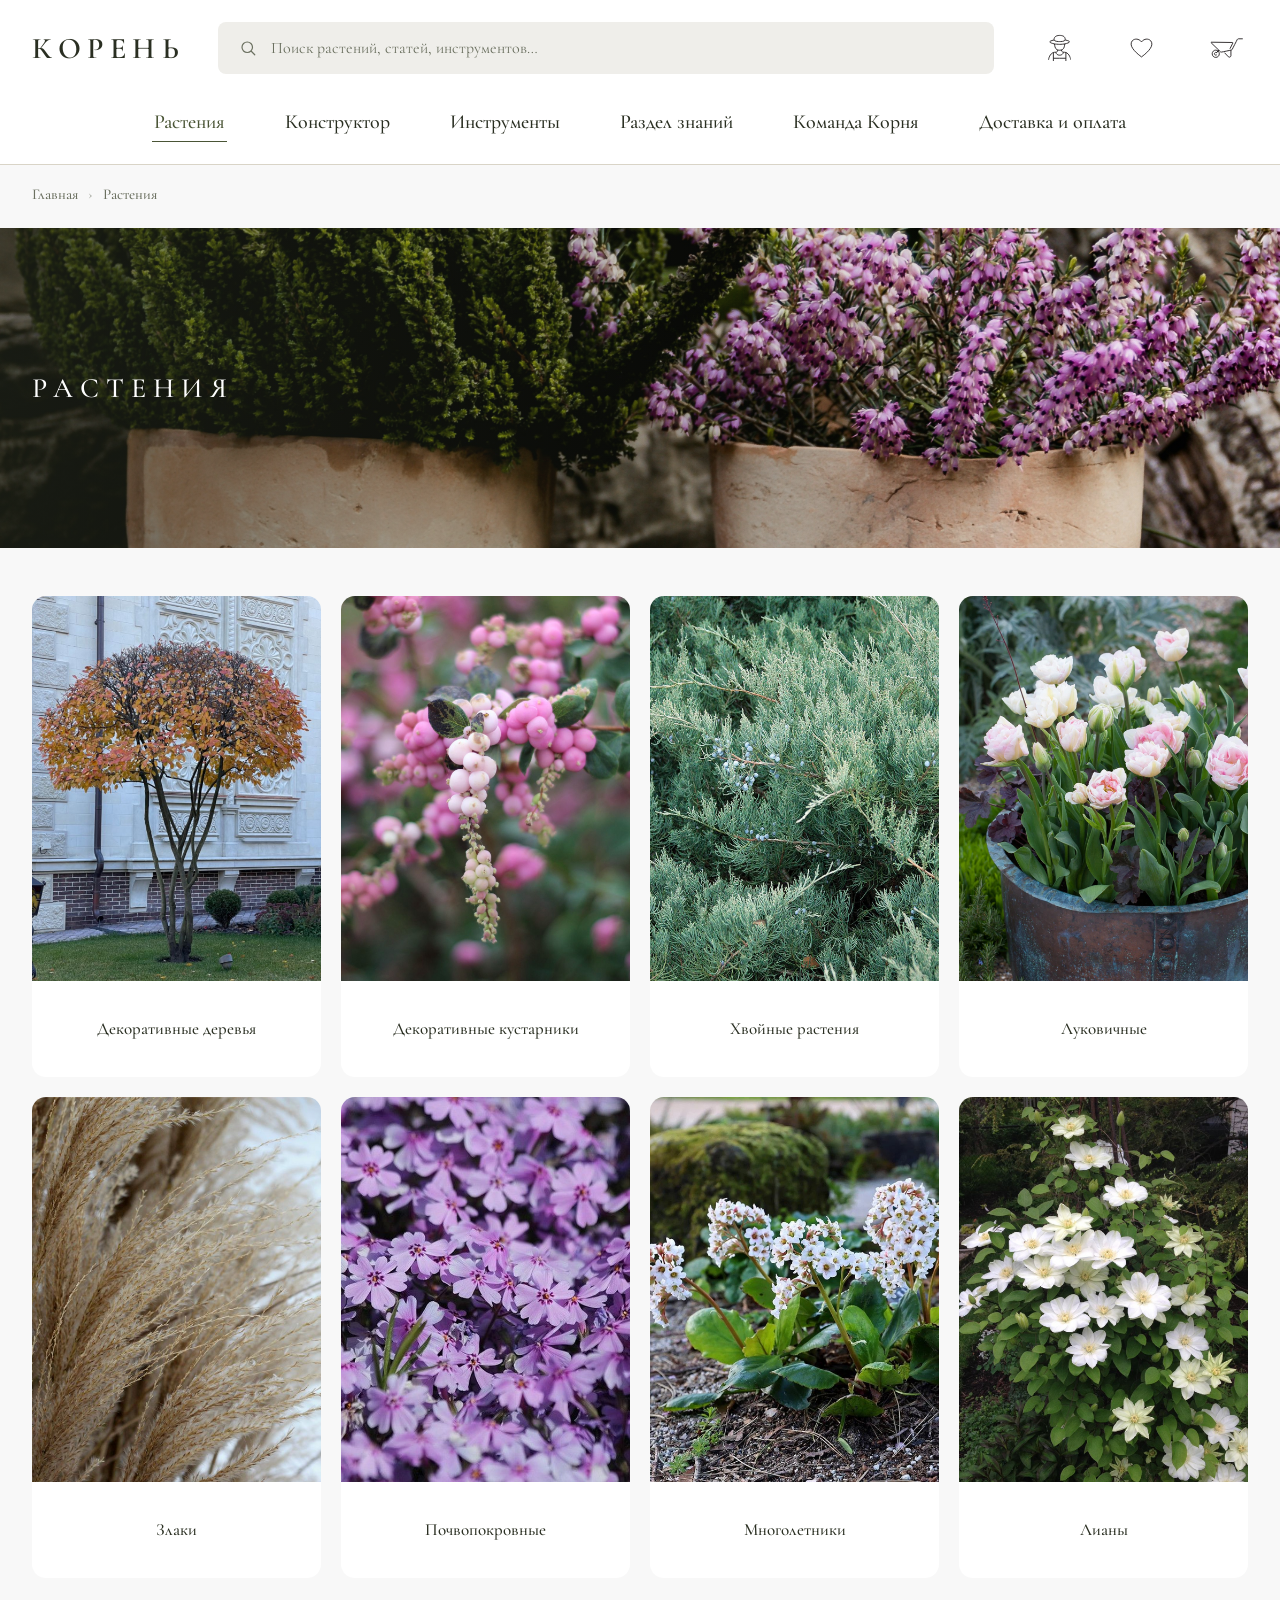
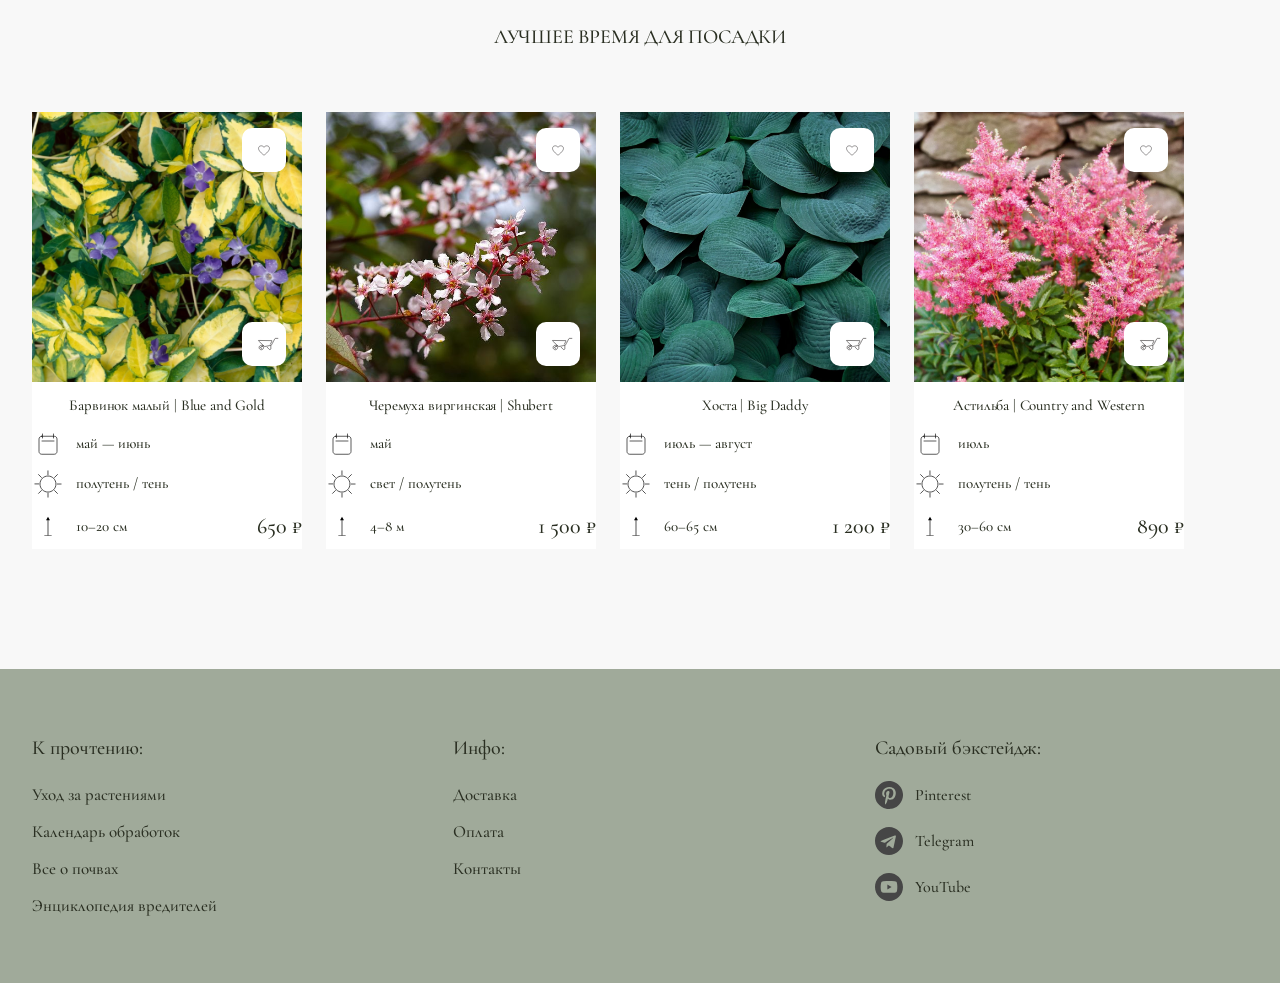
==== plants.html @ 6d5044cd "unpacking" ====
<!DOCTYPE html>
<html lang="ru">
<head>
    <meta charset="UTF-8">
    <meta name="viewport" content="width=device-width, initial-scale=1.0">
    <title>Растения — питомник «Корень»</title>
    <meta name="description" content="Каталог декоративных растений питомника «Корень»: деревья, кустарники, хвойные, луковичные, злаки, многолетники, лианы.">

    <link rel="preconnect" href="https://fonts.googleapis.com">
    <link rel="preconnect" href="https://fonts.gstatic.com" crossorigin>
    <link href="https://fonts.googleapis.com/css2?family=Cormorant+Garamond:ital,wght@0,400;0,500;0,600;1,400;1,500&display=swap" rel="stylesheet">

    <link rel="stylesheet" href="css/style.css">
</head>
<body>

<!-- Общая шапка сайта. -->
<header class="header">
    <div class="container">
        <div class="header__top">
            <a href="index.html" class="header__logo" aria-label="На главную">КОРЕНЬ</a>

            <label class="header__search">
                <svg viewBox="0 0 24 24" fill="none" stroke="currentColor" stroke-width="1.6" aria-hidden="true" width="18" height="18">
                    <circle cx="11" cy="11" r="7"/>
                    <path d="m21 21-4.3-4.3" stroke-linecap="round"/>
                </svg>
                <input type="search" placeholder="Поиск растений, статей, инструментов…" aria-label="Поиск по сайту">
            </label>

            <div class="header__actions">
                <a href="#" class="icon-btn" aria-label="Личный кабинет"><img src="img/icons/account.svg" alt="" aria-hidden="true"></a>
                <a href="#" class="icon-btn" aria-label="Избранное"><img src="img/icons/favorites.svg" alt="" aria-hidden="true"></a>
                <a href="#" class="icon-btn" aria-label="Корзина"><img src="img/icons/cart.svg" alt="" aria-hidden="true"></a>
            </div>
        </div>

        <nav class="header__nav" aria-label="Главное меню">
            <a href="plants.html" class="is-active">Растения</a>
            <a href="#">Конструктор</a>
            <a href="#">Инструменты</a>
            <a href="#">Раздел знаний</a>
            <a href="#">Команда Корня</a>
            <a href="#">Доставка и оплата</a>
        </nav>
    </div>
</header>

<!-- Простые хлебные крошки без вложенности. -->
<nav class="breadcrumbs" aria-label="Путь по сайту">
    <div class="container">
        <a href="index.html">Главная</a>
        <span class="breadcrumbs__sep">›</span>
        <span aria-current="page">Растения</span>
    </div>
</nav>

<!-- Баннер страницы каталога. -->
<section class="page-hero">
    <img class="page-hero__bg" src="img/hero/plants-hero.jpg" alt="">
    <div class="container">
        <h1 class="page-hero__title">РАСТЕНИЯ</h1>
    </div>
</section>

<!-- Категории сюда рендерит JS. -->
<section class="section catalog">
    <div class="container">
        <div class="catalog-grid" id="categoriesList"></div>
    </div>
</section>

<!-- Те же карточки, но с другой подборкой данных. -->
<section class="section bloom-now">
    <div class="container">
        <h2 class="section__title section__title--center"><span>ЛУЧШЕЕ ВРЕМЯ ДЛЯ ПОСАДКИ</span></h2>
        <div class="cards" id="plantingTime"></div>
    </div>
</section>

<!-- Общий подвал. -->
<footer class="footer">
    <div class="container">
        <div class="footer__cols">
            <div class="footer__col">
                <div class="footer__col-title">К прочтению:</div>
                <ul>
                    <li><a href="#">Уход за растениями</a></li>
                    <li><a href="#">Календарь обработок</a></li>
                    <li><a href="#">Все о почвах</a></li>
                    <li><a href="#">Энциклопедия вредителей</a></li>
                </ul>
            </div>

            <div class="footer__col">
                <div class="footer__col-title">Инфо:</div>
                <ul>
                    <li><a href="#">Доставка</a></li>
                    <li><a href="#">Оплата</a></li>
                    <li><a href="#">Контакты</a></li>
                </ul>
            </div>

            <div class="footer__col">
                <div class="footer__col-title">Садовый бэкстейдж:</div>
                <ul class="footer__social">
                    <li><a href="#"><img class="footer__social-icon" src="img/icons/social-pinterest.svg" alt="">Pinterest</a></li>
                    <li><a href="#"><img class="footer__social-icon" src="img/icons/social-telegram.svg" alt="">Telegram</a></li>
                    <li><a href="#"><img class="footer__social-icon" src="img/icons/social-youtube.svg" alt="">YouTube</a></li>
                </ul>
            </div>
        </div>
    </div>
</footer>

<script src="js/main.js"></script>
</body>
</html>
---- css/style.css ----
/* style.css
   Общие стили для главной и каталога. */

/* Основные цвета и размеры. */
:root {
    --color-stone: #E7E2D8;
    --color-olive: #4A5536;
    --color-sage:  #A0AA9A;
    --color-bg:    #F8F8F8;
    --color-ink:   #2A2F22;
    --color-muted: #6B7060;
    --color-line:  #D9D4C7;
    --color-white: #FFFFFF;

    --font-display: "Cormorant Garamond", "Times New Roman", serif;
    --font-body:    "Cormorant Garamond", "Times New Roman", serif;

    --radius-sm: 6px;
    --radius-md: 14px;
    --radius-lg: 28px;

    --shadow-card: 0 2px 8px rgba(42, 47, 34, .06);
    --shadow-card-hover: 0 8px 24px rgba(42, 47, 34, .12);

    --transition: 0.25s ease;

    /* Ширину страницы и контейнера удобнее править здесь. */
    --page-max: 1500px;
    --container: 1280px;
}

/* Базовый reset. */
*, *::before, *::after { box-sizing: border-box; }

html { scroll-behavior: smooth; }

body {
    margin: 0 auto;
    max-width: var(--page-max);
    font-family: var(--font-body);
    font-size: 18px;
    font-weight: 500;
    line-height: 1.5;
    color: var(--color-ink);
    background: var(--color-bg);
    -webkit-font-smoothing: antialiased;
    -moz-osx-font-smoothing: grayscale;
}

/* Фон вокруг ограниченной по ширине страницы. */
html { background: #EFEDE8; }

img { max-width: 100%; display: block; }

a { color: inherit; text-decoration: none; transition: color var(--transition); }
a:hover { color: var(--color-olive); }

button {
    font-family: inherit;
    cursor: pointer;
    border: none;
    background: none;
    color: inherit;
}

ul { list-style: none; padding: 0; margin: 0; }

h1, h2, h3, h4 {
    font-family: var(--font-display);
    font-weight: 500;
    margin: 0;
    color: var(--color-ink);
    letter-spacing: -0.01em;
}

/* Обычный контейнер страницы. */
.container {
    max-width: var(--container);
    margin: 0 auto;
    padding: 0 32px;
}

/* Общая шапка сайта. */
.header {
    background: var(--color-white);
    border-bottom: 1px solid var(--color-line);
    position: sticky;
    top: 0;
    z-index: 100;
}

/* Верхний ряд шапки. */
.header__top {
    display: flex;
    align-items: center;
    gap: 32px;
    padding: 22px 0 14px;
}

.header__logo {
    font-family: var(--font-display);
    font-size: 30px;
    letter-spacing: 0.22em;
    color: var(--color-ink);
    font-weight: 600;
    flex-shrink: 0;
}

.header__search {
    display: flex;
    align-items: center;
    gap: 12px;
    flex: 1;
    background: #EFEEEA;
    border: 1px solid transparent;
    border-radius: 8px;
    padding: 14px 20px;
    transition: border-color var(--transition), background var(--transition);
}

.header__search:focus-within {
    border-color: var(--color-olive);
    background: var(--color-white);
}

.header__search svg { color: var(--color-muted); flex-shrink: 0; }

.header__search input {
    border: none;
    outline: none;
    background: transparent;
    width: 100%;
    font-family: inherit;
    font-size: 16px;
    color: var(--color-ink);
}

.header__search input::placeholder { color: var(--color-muted); }

.header__actions {
    display: flex;
    align-items: center;
    gap: 18px;
    flex-shrink: 0;
}

/* Иконки держим в естественных пропорциях. */
.icon-btn {
    display: inline-flex;
    align-items: center;
    justify-content: center;
    height: 36px;
    padding: 0 4px;
    color: var(--color-ink);
    transition: opacity var(--transition), transform var(--transition);
}

.icon-btn:hover { opacity: 0.65; }
.icon-btn:active { transform: scale(0.94); }

.icon-btn img,
.icon-btn svg {
    height: 100%;
    width: auto;
    max-width: 60px;
    display: block;
    object-fit: contain;
}

/* Нижний ряд навигации. */
.header__nav {
    display: flex;
    align-items: center;
    justify-content: center;
    gap: 56px;
    padding: 14px 0 22px;
    border-top: 1px solid transparent;
}

.header__nav a {
    font-family: var(--font-display);
    font-size: 20px;
    font-weight: 500;
    color: var(--color-ink);
    padding: 4px 2px;
    border-bottom: 1px solid transparent;
    transition: border-color var(--transition), color var(--transition);
}

.header__nav a:hover {
    border-bottom-color: var(--color-olive);
    color: var(--color-olive);
}

/* Главный hero-блок. */
.hero {
    position: relative;
    height: 78vh;
    min-height: 540px;
    max-height: 760px;
    overflow: hidden;
    background: var(--color-olive);
}

.hero__image {
    position: absolute;
    inset: 0;
    background-size: cover;
    background-position: center;
}

.hero__image::after {
    content: "";
    position: absolute;
    inset: 0;
    background: linear-gradient(180deg, rgba(42,47,34,0.10) 0%, rgba(42,47,34,0.55) 100%);
}

.hero__content {
    position: relative;
    z-index: 2;
    height: 100%;
    display: flex;
    flex-direction: column;
    justify-content: center;
    align-items: flex-start;
    padding: 0 32px;
    max-width: var(--container);
    margin: 0 auto;
    color: var(--color-white);
}

.hero__eyebrow {
    text-transform: uppercase;
    letter-spacing: 0.25em;
    font-size: 12px;
    opacity: 0.85;
    margin-bottom: 18px;
}

.hero__title {
    font-family: var(--font-display);
    font-size: clamp(48px, 7vw, 96px);
    line-height: 1.05;
    color: var(--color-white);
    max-width: 720px;
    margin-bottom: 28px;
    font-weight: 400;
}

.hero__title em {
    font-style: italic;
    color: var(--color-stone);
}

.hero__btn {
    display: inline-flex;
    align-items: center;
    gap: 12px;
    background: var(--color-stone);
    color: var(--color-ink);
    padding: 16px 28px;
    border-radius: 999px;
    font-size: 15px;
    font-weight: 600;
    letter-spacing: 0.02em;
    transition: background var(--transition), color var(--transition), transform var(--transition);
}

.hero__btn:hover {
    background: var(--color-white);
    color: var(--color-olive);
    transform: translateX(4px);
}

.hero__btn:active { transform: translateX(2px) scale(0.98); }

.hero__btn .arrow {
    transition: transform var(--transition);
}

.hero__btn:hover .arrow { transform: translateX(4px); }

/* ---------- ОБЩИЕ СЕКЦИИ ---------- */
.section {
    padding: 96px 0;
}

.section--compact { padding: 72px 0; }

.section__header {
    display: flex;
    justify-content: space-between;
    align-items: flex-end;
    margin-bottom: 48px;
    gap: 32px;
    flex-wrap: wrap;
}

.section__title {
    font-size: clamp(34px, 4vw, 52px);
    line-height: 1.1;
    max-width: 640px;
}

.section__title--center {
    text-align: center;
    max-width: none;
    /* Отступы здесь уже выровнены визуально. */
    margin: -64px auto 128px;
    font-size: 20px;
    font-weight: 500;
}



.section__subtitle {
    color: var(--color-muted);
    max-width: 420px;
    font-size: 15px;
}

.section__link {
    display: inline-flex;
    align-items: center;
    gap: 8px;
    color: var(--color-olive);
    font-weight: 600;
    font-size: 14px;
    text-transform: uppercase;
    letter-spacing: 0.1em;
    border-bottom: 1px solid var(--color-olive);
    padding-bottom: 4px;
}

.section__link:hover { gap: 14px; }

/* Карточки товаров. */
.bloom-now { background: var(--color-bg); }

/* Вместо переноса здесь горизонтальный скролл. */
.cards {
    display: flex;
    gap: 24px;
    overflow-x: auto;
    overflow-y: hidden;
    scroll-snap-type: x mandatory;
    scroll-padding-left: 0;
    padding-bottom: 24px;
    margin: 0 -32px;
    padding-left: 32px;
    padding-right: 32px;
}

.card {
    flex: 0 0 calc((100% - 64px - 72px) / 4);
    min-width: 240px;
    max-width: 340px;
    background: var(--color-white);
    display: flex;
    flex-direction: column;
    scroll-snap-align: start;
    transition: transform var(--transition);
}

.card:hover { transform: translateY(-4px); }

/* Скроллбар ленты карточек. */
.cards::-webkit-scrollbar {
    height: 6px;
}
.cards::-webkit-scrollbar-track {
    background: var(--color-line);
    border-radius: 3px;
}
.cards::-webkit-scrollbar-thumb {
    background: var(--color-olive);
    border-radius: 3px;
}
.cards::-webkit-scrollbar-thumb:hover {
    background: var(--color-ink);
}
.cards {
    scrollbar-width: thin;
    scrollbar-color: var(--color-olive) var(--color-line);
}

/* Фото квадратное, кнопки лежат поверх. */
.card__media {
    position: relative;
    aspect-ratio: 1 / 1;
    overflow: hidden;
    background: var(--color-stone);
}

.card__photo {
    width: 100%;
    height: 100%;
    object-fit: cover;
    transition: transform 0.6s ease;
    display: block;
}

.card:hover .card__photo { transform: scale(1.04); }

/* Кнопки-иконки поверх фото: общий стиль */
.card__fav,
.card__cart {
    position: absolute;
    width: 44px;
    height: 44px;
    background: var(--color-white);
    border-radius: 10px;
    display: inline-flex;
    align-items: center;
    justify-content: center;
    transition: background var(--transition);
    cursor: pointer;
}

.card__fav  { top: 16px;    right: 16px; }
.card__cart { bottom: 16px; right: 16px; }

.card__fav img,
.card__cart img {
    width: 30px;
    height: 30px;
    object-fit: contain;
    display: block;
    transition: filter var(--transition);
}

/* Активное состояние у кнопок одинаковое. */
.card__fav:hover,
.card__cart:hover,
.card__fav.is-active {
    background: var(--color-olive);
}

.card__fav:hover img,
.card__cart:hover img,
.card__fav.is-active img {
    filter: brightness(0) invert(1);
}

.card__cart:active { transform: scale(0.94); }

/* Текстовый блок карточки */
.card__body {
    padding: 14px 0 6px;
    display: flex;
    flex-direction: column;
    gap: 12px;
    flex: 1;
}

.card__name {
    font-family: var(--font-display);
    font-size: 15px;
    font-weight: 500;
    line-height: 1.3;
    color: var(--color-ink);
    text-align: center;
}

.card__info {
    display: flex;
    flex-direction: column;
    gap: 8px;
    margin: 0;
}

.card__info-row {
    display: flex;
    align-items: center;
    gap: 12px;
    font-size: 15px;
    color: var(--color-ink);
}

/* Иконка в строке информации (универсально для svg И img) */
.card__info-row svg,
.card__info-row img,
.card__info-icon {
    width: 32px;
    height: 32px;
    object-fit: contain;
    color: var(--color-ink);
    flex-shrink: 0;
    display: block;
}

/* Последняя строка (высота + цена) */
.card__info-row--price {
    justify-content: space-between;
    margin-top: 2px;
}

.card__meta {
    display: inline-flex;
    align-items: center;
    gap: 12px;
}

.card__price {
    font-family: var(--font-display);
    font-size: 22px;
    font-weight: 500;
    color: var(--color-ink);
}

/* Баннер конструктора с белой карточкой поверх. */
.constructor {
    position: relative;
    border-radius: 24px;
    overflow: hidden;
    aspect-ratio: 16 / 7;
}

.constructor__bg {
    width: 100%;
    height: 100%;
    object-fit: cover;
    display: block;
}

.constructor__overlay {
    position: absolute;
    top: 65%;
    left: 3%;
    transform: translateY(-50%);
    background: var(--color-white);
    border-radius: 18px;
    padding: 90px 70px;
    width: 520px;
    display: flex;
    flex-direction: column;
    gap: 24px;
    align-items: center;
    text-align: center;
    box-shadow: 0 12px 32px rgba(42, 47, 34, 0.15);
}

.constructor__btn {
    display: inline-flex;
    align-items: center;
    gap: 16px;
    color: var(--color-ink);
    font-family: var(--font-display);
    font-size: 36px;
    font-weight: 500;
    padding: 4px 0;
    transition: gap var(--transition), color var(--transition);
}

.constructor__btn:hover {
    color: var(--color-olive);
    gap: 18px;
}

.constructor__btn svg {
    flex-shrink: 0;
    width: 28px;
    height: 28px;
}

.constructor__desc {
    color: var(--color-muted);
    font-size: 20px;
    line-height: 1.5;
    margin: 0;
}

/* Сетка идей собрана вручную через Grid. */
.ideas { background: var(--color-bg); }

.section__lead {
    text-align: center;
    color: var(--color-muted);
    font-size: 17px;
    line-height: 1.5;
    max-width: 720px;
    margin: -28px auto 48px;
}

.ideas__grid {
    display: grid;
    grid-template-columns: repeat(4, 1fr);
    grid-auto-rows: 1fr;
    gap: 16px;
}

.ideas__item {
    aspect-ratio: 1 / 1;
    overflow: hidden;
    border-radius: 14px;
    background: var(--color-stone);
    display: block;
}

/* Большое фото растягивается на две клетки. */
.ideas__item--tall {
    grid-column: span 2;
    grid-row: span 2;
    aspect-ratio: auto;
}

.ideas__item img {
    width: 100%;
    height: 100%;
    object-fit: cover;
    transition: transform 0.8s ease;
}

.ideas__item:hover img { transform: scale(1.06); }

/* Простая лента с фото садов. */
.gardens { background: var(--color-bg); }

.gardens__strip {
    display: flex;
    gap: 20px;
    overflow-x: auto;
    overflow-y: hidden;
    scroll-snap-type: x mandatory;
    padding-bottom: 16px;
    margin: 0 -32px;
    padding-left: 32px;
    padding-right: 32px;
}

.gardens__item {
    flex: 0 0 calc((100% - 60px - 64px) / 4);
    min-width: 280px;
    aspect-ratio: 6 / 4;
    overflow: hidden;
    border-radius: 14px;
    background: var(--color-stone);
    scroll-snap-align: start;
}

.gardens__item img {
    width: 100%;
    height: 100%;
    object-fit: cover;
    display: block;
    transition: transform 0.6s ease;
}

.gardens__item:hover img { transform: scale(1.04); }

/* Скроллбар здесь такой же, как у карточек. */
.gardens__strip::-webkit-scrollbar { height: 6px; }
.gardens__strip::-webkit-scrollbar-track { background: var(--color-line); border-radius: 3px; }
.gardens__strip::-webkit-scrollbar-thumb { background: var(--color-olive); border-radius: 3px; }
.gardens__strip::-webkit-scrollbar-thumb:hover { background: var(--color-ink); }
.gardens__strip { scrollbar-width: thin; scrollbar-color: var(--color-olive) var(--color-line); }

/* Блок про процесс работы. */
.how { background: var(--color-bg); }

.how__list {
    display: flex;
    gap: 24px;
    flex-wrap: wrap;
}

.how__item {
    flex: 1 1 calc(33.333% - 16px);
    min-width: 260px;
    display: flex;
    flex-direction: column;
    gap: 24px;
}

.how__icon {
    background: var(--color-stone);
    border-radius: 14px;
    aspect-ratio: 16 / 11;
    display: flex;
    align-items: center;
    justify-content: center;
    padding: 40px;
}

.how__icon img,
.how__icon svg {
    max-width: 100%;
    max-height: 100%;
    width: auto;
    height: auto;
    display: block;
}

.how__text {
    text-align: center;
    color: var(--color-ink);
    font-size: 20px;
    line-height: 1.5;
    margin: 0;
    padding: 0 8px;
}

/* Текстовый блок без отдельной подложки. */
.about {
    background: transparent;
    color: var(--color-ink);
    padding: 88px 0 64px;
    text-align: center;
}

.about__text {
    max-width: 1100px;
    margin: 0 auto 6px;
    font-size: 18px;
    line-height: 1.65;
}

.about__text:last-child { margin-bottom: 0; }

/* Общий подвал. */
.footer {
    background: var(--color-sage);
    color: var(--color-ink);
    padding: 64px 0;
}

.footer__cols {
    display: flex;
    gap: 48px;
    flex-wrap: wrap;
}

.footer__col { flex: 1 1 200px; }

.footer__col-title {
    color: var(--color-ink);
    font-family: var(--font-display);
    font-weight: 500;
    font-size: 20px;
    margin-bottom: 18px;
}

.footer__col ul {
    display: flex;
    flex-direction: column;
    gap: 10px;
}

.footer__col a {
    color: var(--color-ink);
    font-size: 17px;
    transition: opacity var(--transition);
}

.footer__col a:hover { opacity: 0.7; }

/* Соцсети идут в строку с иконкой. */
.footer__social a {
    display: inline-flex;
    align-items: center;
    gap: 12px;
    font-size: 16px;
}

.footer__social-icon {
    width: 28px;
    height: 28px;
    object-fit: contain;
    flex-shrink: 0;
    display: block;
}

/* Ниже стили страницы plants.html. */

.header__nav a.is-active {
    border-bottom-color: var(--color-olive);
    color: var(--color-olive);
}

/* Хлебные крошки. */
.breadcrumbs {
    background: var(--color-bg);
    padding: 18px 0 22px;
    font-size: 15px;
    color: var(--color-muted);
}

.breadcrumbs .container {
    display: flex;
    align-items: center;
    gap: 10px;
}

.breadcrumbs a { color: var(--color-muted); }
.breadcrumbs a:hover { color: var(--color-olive); }
.breadcrumbs__sep { color: var(--color-muted); opacity: 0.6; }

/* Hero-блок каталога. */
.page-hero {
    position: relative;
    aspect-ratio: 4 / 1;
    overflow: hidden;
    background: var(--color-olive);
}

.page-hero__bg {
    position: absolute;
    inset: 0;
    width: 100%;
    height: 100%;
    object-fit: cover;
    display: block;
}

.page-hero::after {
    content: "";
    position: absolute;
    inset: 0;
    background: linear-gradient(90deg, rgba(42,47,34,0.55) 0%, rgba(42,47,34,0.15) 60%, rgba(42,47,34,0) 100%);
}

.page-hero .container {
    position: relative;
    z-index: 2;
    height: 100%;
    display: flex;
    align-items: center;
}

.page-hero__title {
    font-family: var(--font-display);
    color: var(--color-white);
    font-size: 28px;
    font-weight: 500;
    letter-spacing: 0.25em;
    margin: 0;
}

/* Каталог чуть шире обычного контейнера. */
.catalog {
    background: var(--color-bg);
    padding: 48px 0 24px;
}

.catalog > .container {
    max-width: var(--page-max);
    padding: 0 32px;
}

.catalog-grid {
    display: grid;
    grid-template-columns: repeat(4, 1fr);
    gap: 20px;
}

.cat-card {
    background: var(--color-white);
    border-radius: 14px;
    overflow: hidden;
    display: flex;
    flex-direction: column;
    color: var(--color-ink);
    transition: transform var(--transition);
}

.cat-card:hover { transform: translateY(-4px); }

.cat-card__img {
    width: 100%;
    aspect-ratio: 3 / 4;
    object-fit: cover;
    object-position: center center; 
    transform-origin: center center;
    display: block;
}

.cat-card__label {
    display: flex;
    align-items: center;
    justify-content: center;
    min-height: 96px;
    padding: 0 12px;
    text-align: center;
    font-family: var(--font-display);
    font-size: 17px;
    line-height: 1.3;
}

/* Здесь убран лишний разрыв между каталогом и заголовком. */
.catalog + .bloom-now { padding-top: 24px; }
.catalog + .bloom-now .section__title--center {
    margin-top: 0;
    margin-bottom: 64px;
}

/* Тосты после клика по корзине. */
.toast-host {
    position: fixed;
    bottom: 24px;
    right: 24px;
    z-index: 1000;
    display: flex;
    flex-direction: column;
    gap: 10px;
    pointer-events: none;
}

.toast {
    background: var(--color-ink);
    color: var(--color-stone);
    padding: 14px 22px;
    border-radius: 10px;
    font-size: 15px;
    font-family: var(--font-body);
    box-shadow: 0 12px 32px rgba(42,47,34,0.25);
    opacity: 0;
    transform: translateY(12px);
    transition: opacity 0.25s ease, transform 0.25s ease;
}

.toast.is-visible {
    opacity: 1;
    transform: translateY(0);
}

/* Файл собран под десктопный макет. */
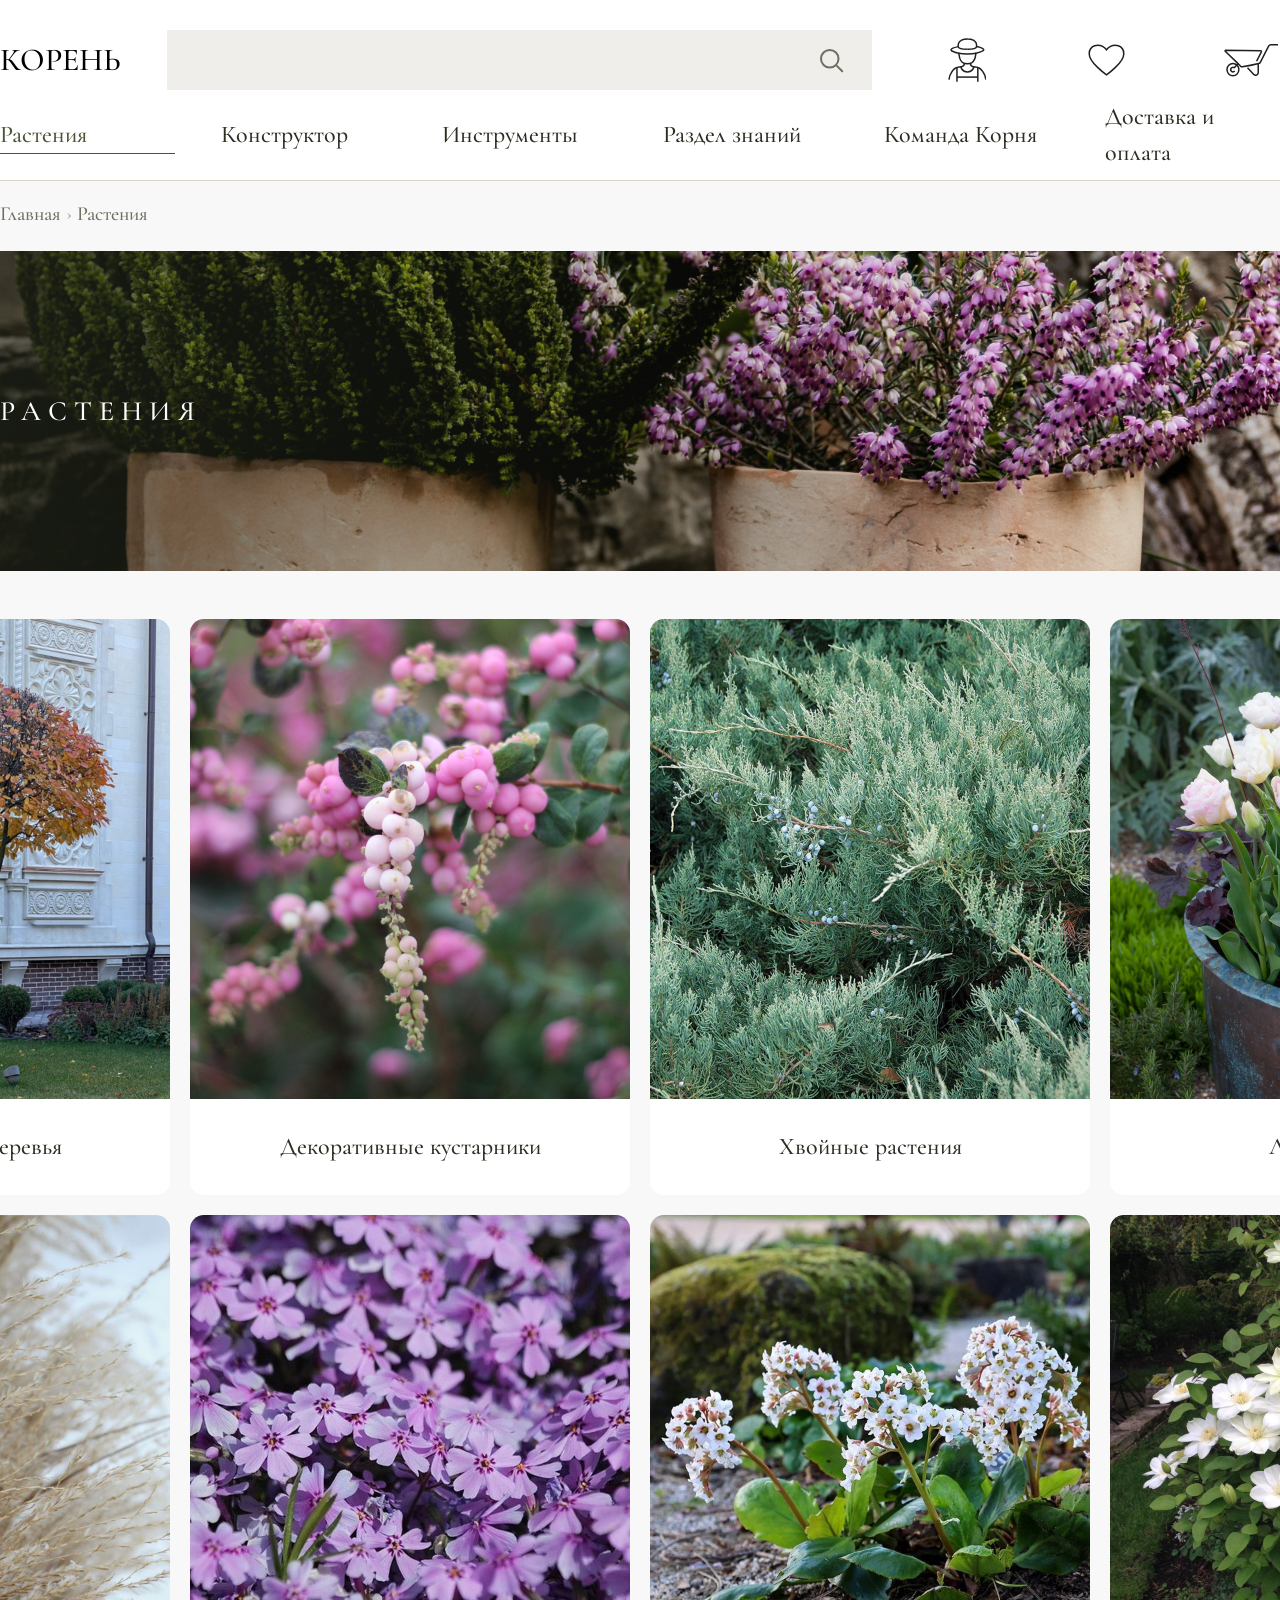
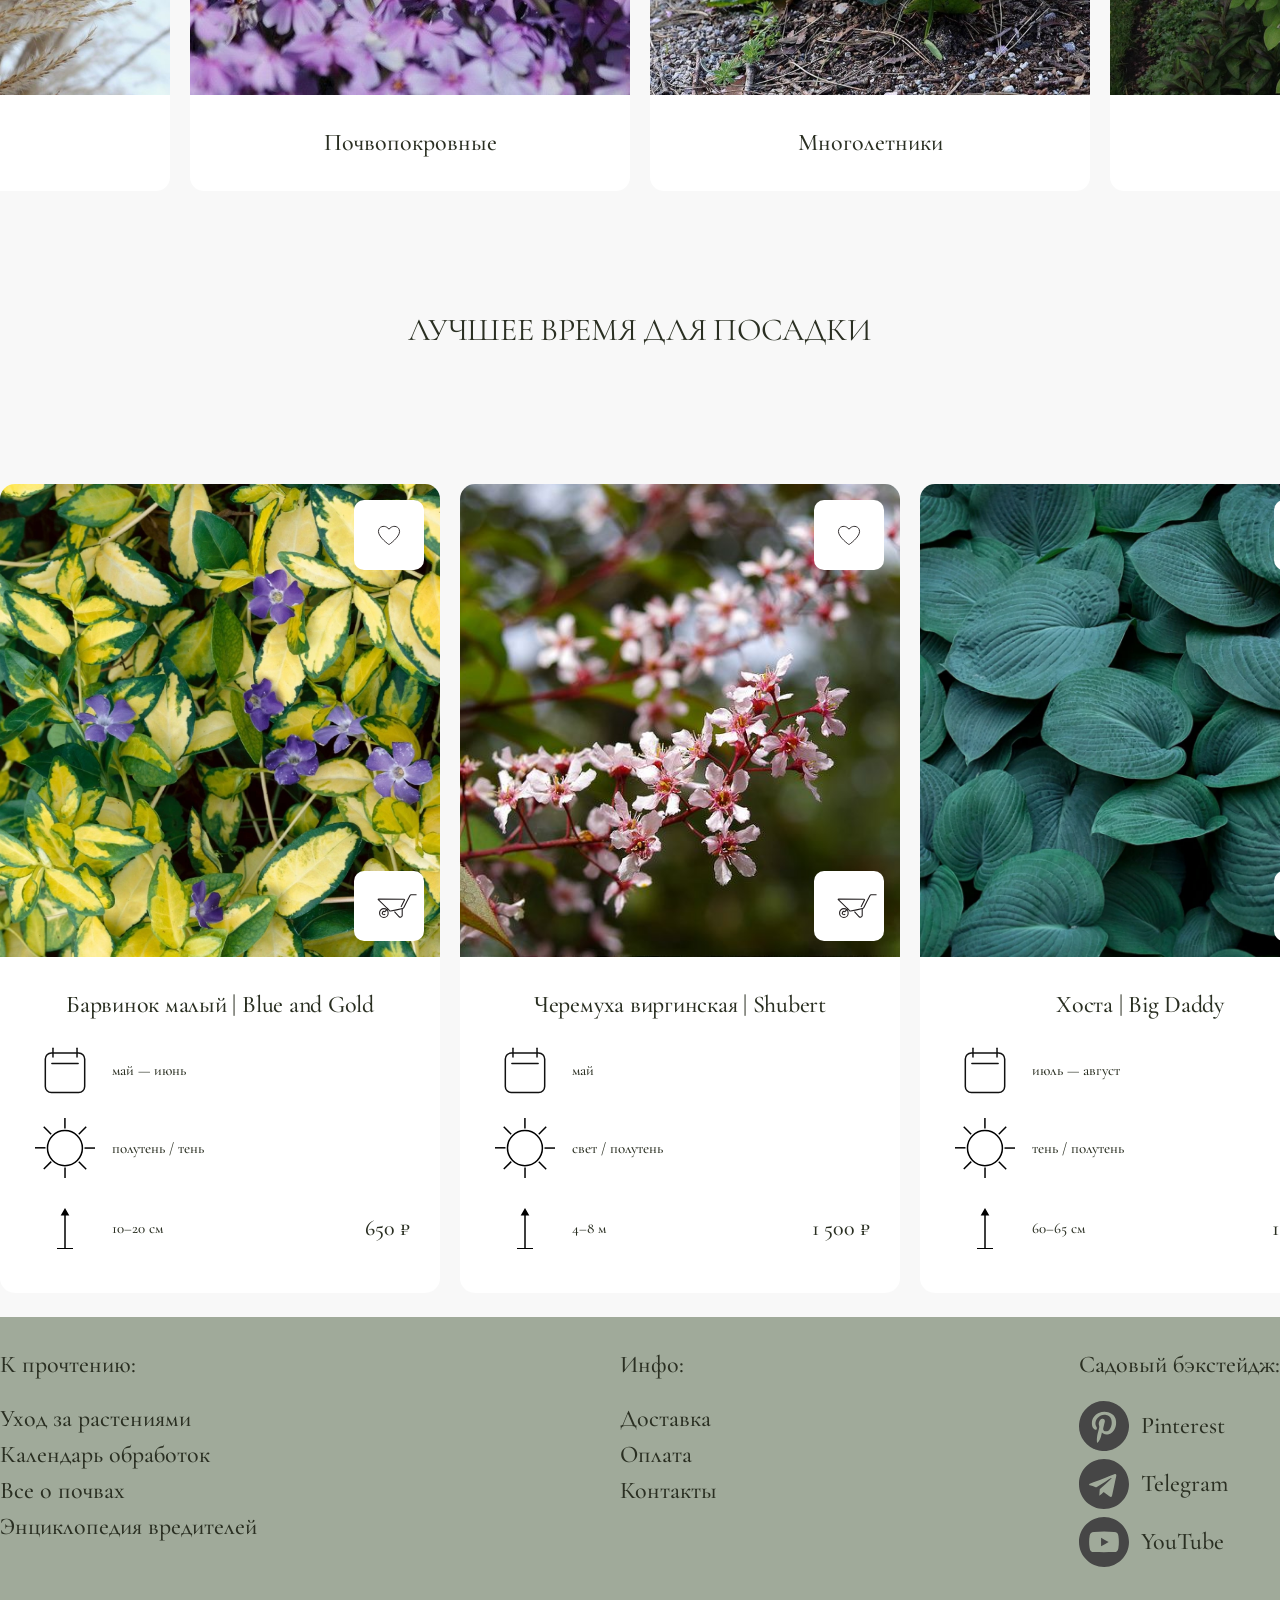
==== commit 63ef56c5: "plants and success" ====
--- a/plants.html
+++ b/plants.html
@@ -17,22 +17,26 @@
 <!-- Общая шапка сайта. -->
 <header class="header">
     <div class="container">
+
         <div class="header__top">
             <a href="index.html" class="header__logo" aria-label="На главную">КОРЕНЬ</a>
 
             <label class="header__search">
-                <svg viewBox="0 0 24 24" fill="none" stroke="currentColor" stroke-width="1.6" aria-hidden="true" width="18" height="18">
+                <input type="search" aria-label="Поиск по сайту">
+                <svg class="header__search-icon" viewBox="0 0 24 24" fill="none" stroke="currentColor" stroke-width="1.6" aria-hidden="true" width="18" height="18">
                     <circle cx="11" cy="11" r="7"/>
                     <path d="m21 21-4.3-4.3" stroke-linecap="round"/>
                 </svg>
-                <input type="search" placeholder="Поиск растений, статей, инструментов…" aria-label="Поиск по сайту">
             </label>
-
-            <div class="header__actions">
-                <a href="#" class="icon-btn" aria-label="Личный кабинет"><img src="img/icons/account.svg" alt="" aria-hidden="true"></a>
-                <a href="#" class="icon-btn" aria-label="Избранное"><img src="img/icons/favorites.svg" alt="" aria-hidden="true"></a>
-                <a href="#" class="icon-btn" aria-label="Корзина"><img src="img/icons/cart.svg" alt="" aria-hidden="true"></a>
-            </div>
+            <a href="#" class="icon-btn" aria-label="Личный кабинет">
+                <img src="img/icons/account.svg" alt="" aria-hidden="true">
+            </a>
+            <a href="#" class="icon-btn" aria-label="Избранное">
+                <img src="img/icons/favorites.svg" alt="" aria-hidden="true">
+            </a>
+            <a href="#" class="icon-btn" aria-label="Корзина">
+                <img src="img/icons/cart.svg" alt="" aria-hidden="true">
+            </a>
         </div>
 
         <nav class="header__nav" aria-label="Главное меню">
@@ -41,14 +45,14 @@
             <a href="#">Инструменты</a>
             <a href="#">Раздел знаний</a>
             <a href="#">Команда Корня</a>
-            <a href="#">Доставка и оплата</a>
+            <a href="success.html">Доставка и оплата</a>
         </nav>
     </div>
 </header>
 
 <!-- Простые хлебные крошки без вложенности. -->
 <nav class="breadcrumbs" aria-label="Путь по сайту">
-    <div class="container">
+    <div class="container-compact">
         <a href="index.html">Главная</a>
         <span class="breadcrumbs__sep">›</span>
         <span aria-current="page">Растения</span>
@@ -73,7 +77,9 @@
 <!-- Те же карточки, но с другой подборкой данных. -->
 <section class="section bloom-now">
     <div class="container">
-        <h2 class="section__title section__title--center"><span>ЛУЧШЕЕ ВРЕМЯ ДЛЯ ПОСАДКИ</span></h2>
+        <div class="section-title-block">
+            <h2 class="section__title section__title--center section-title-block__title"><span>ЛУЧШЕЕ ВРЕМЯ ДЛЯ ПОСАДКИ</span></h2>
+        </div>
         <div class="cards" id="plantingTime"></div>
     </div>
 </section>
--- a/css/style.css
+++ b/css/style.css
@@ -11,6 +11,7 @@
     --color-muted: #6B7060;
     --color-line:  #D9D4C7;
     --color-white: #FFFFFF;
+    --color-black: #000000;
 
     --font-display: "Cormorant Garamond", "Times New Roman", serif;
     --font-body:    "Cormorant Garamond", "Times New Roman", serif;
@@ -25,8 +26,8 @@
     --transition: 0.25s ease;
 
     /* Ширину страницы и контейнера удобнее править здесь. */
-    --page-max: 1500px;
-    --container: 1280px;
+    /* --page-max: 1500px; */
+    --container: 1590px;
 }
 
 /* Базовый reset. */
@@ -36,7 +37,6 @@
 
 body {
     margin: 0 auto;
-    max-width: var(--page-max);
     font-family: var(--font-body);
     font-size: 18px;
     font-weight: 500;
@@ -75,9 +75,10 @@
 
 /* Обычный контейнер страницы. */
 .container {
+    width: 100%;
     max-width: var(--container);
     margin: 0 auto;
-    padding: 0 32px;
+    /* padding: 0 32px; */
 }
 
 /* Общая шапка сайта. */
@@ -89,20 +90,23 @@
     z-index: 100;
 }
 
+.header .container {
+    max-width: 1360px;
+}
+
 /* Верхний ряд шапки. */
 .header__top {
     display: flex;
     align-items: center;
-    gap: 32px;
-    padding: 22px 0 14px;
+    gap: 46px;
+    padding: 30px 0;
 }
 
 .header__logo {
     font-family: var(--font-display);
-    font-size: 30px;
-    letter-spacing: 0.22em;
-    color: var(--color-ink);
-    font-weight: 600;
+    font-size: 32px;
+    letter-spacing: 0;
+    color: var(--color-black);
     flex-shrink: 0;
 }
 
@@ -111,9 +115,9 @@
     align-items: center;
     gap: 12px;
     flex: 1;
+    min-width: 0;
     background: #EFEEEA;
     border: 1px solid transparent;
-    border-radius: 8px;
     padding: 14px 20px;
     transition: border-color var(--transition), background var(--transition);
 }
@@ -137,6 +141,11 @@
 
 .header__search input::placeholder { color: var(--color-muted); }
 
+.header__search-icon {
+    width: 40px;
+    height: 30px;
+}
+
 .header__actions {
     display: flex;
     align-items: center;
@@ -149,10 +158,8 @@
     display: inline-flex;
     align-items: center;
     justify-content: center;
-    height: 36px;
-    padding: 0 4px;
-    color: var(--color-ink);
-    transition: opacity var(--transition), transform var(--transition);
+    height: 60px;
+    color: var(--color-ink);
 }
 
 .icon-btn:hover { opacity: 0.65; }
@@ -162,7 +169,6 @@
 .icon-btn svg {
     height: 100%;
     width: auto;
-    max-width: 60px;
     display: block;
     object-fit: contain;
 }
@@ -171,18 +177,19 @@
 .header__nav {
     display: flex;
     align-items: center;
-    justify-content: center;
-    gap: 56px;
-    padding: 14px 0 22px;
+    gap: 46px;
     border-top: 1px solid transparent;
+    height: 30px;
+    margin-bottom: 30px;
 }
 
 .header__nav a {
+    width: 100%;
     font-family: var(--font-display);
-    font-size: 20px;
+    font-size: 24px;
     font-weight: 500;
-    color: var(--color-ink);
-    padding: 4px 2px;
+    line-height: auto;
+    color: var(--color-ink);
     border-bottom: 1px solid transparent;
     transition: border-color var(--transition), color var(--transition);
 }
@@ -194,9 +201,9 @@
 
 /* Главный hero-блок. */
 .hero {
+    margin-top: 30px;
     position: relative;
-    height: 78vh;
-    min-height: 540px;
+    height: 500px;
     max-height: 760px;
     overflow: hidden;
     background: var(--color-olive);
@@ -205,7 +212,9 @@
 .hero__image {
     position: absolute;
     inset: 0;
+    background-image:url('../img/hero/hero.jpg');
     background-size: cover;
+    background-repeat: no-repeat;
     background-position: center;
 }
 
@@ -224,10 +233,17 @@
     flex-direction: column;
     justify-content: center;
     align-items: flex-start;
-    padding: 0 32px;
-    max-width: var(--container);
+    max-width: 1590px;
     margin: 0 auto;
     color: var(--color-white);
+}
+
+.hero__copy {
+    width: 362px;
+    display: flex;
+    gap: 40px;
+    flex-direction: column;
+    align-items: center;
 }
 
 .hero__eyebrow {
@@ -240,12 +256,14 @@
 
 .hero__title {
     font-family: var(--font-display);
-    font-size: clamp(48px, 7vw, 96px);
+    font-size: 32px;
     line-height: 1.05;
     color: var(--color-white);
-    max-width: 720px;
+    width: 100%;
+    text-align: center;
     margin-bottom: 28px;
     font-weight: 400;
+    text-transform: uppercase;
 }
 
 .hero__title em {
@@ -256,15 +274,12 @@
 .hero__btn {
     display: inline-flex;
     align-items: center;
+    justify-content: center;
     gap: 12px;
-    background: var(--color-stone);
-    color: var(--color-ink);
-    padding: 16px 28px;
-    border-radius: 999px;
-    font-size: 15px;
-    font-weight: 600;
-    letter-spacing: 0.02em;
-    transition: background var(--transition), color var(--transition), transform var(--transition);
+    color: var(--color-white);
+    font-size: 24px;
+    font-weight: 400;
+    text-transform: uppercase;
 }
 
 .hero__btn:hover {
@@ -283,10 +298,14 @@
 
 /* ---------- ОБЩИЕ СЕКЦИИ ---------- */
 .section {
-    padding: 96px 0;
-}
-
-.section--compact { padding: 72px 0; }
+    display: flex;
+    justify-content: center;
+}
+
+.container-compact {
+    width: 100%;
+    max-width: 1360px;
+}
 
 .section__header {
     display: flex;
@@ -306,8 +325,8 @@
 .section__title--center {
     text-align: center;
     max-width: none;
-    /* Отступы здесь уже выровнены визуально. */
-    margin: -64px auto 128px;
+    /* Держим заголовок в обычном потоке, чтобы отступы сверху и снизу считались предсказуемо. */
+    margin: 0 auto 72px;
     font-size: 20px;
     font-weight: 500;
 }
@@ -335,31 +354,50 @@
 
 .section__link:hover { gap: 14px; }
 
-/* Карточки товаров. */
-.bloom-now { background: var(--color-bg); }
+.section-title-block {
+    margin: 30px 0;
+    padding: 43px 0;
+}
+
+.section-title-block__title.section__title--center {
+    margin: 0;
+    font-size: 32px;
+    font-weight: 400;
+}
+
+.section-title-block--with-lead {
+    display: flex;
+    flex-direction: column;
+    align-items: center;
+}
+
+.section-title-block__lead.section__lead {
+    max-width: 1240px;
+    margin: 12px auto 0;
+    font-size: clamp(18px, 2vw, 28px);
+    line-height: 1.25;
+    color: var(--color-ink);
+}
 
 /* Вместо переноса здесь горизонтальный скролл. */
 .cards {
     display: flex;
-    gap: 24px;
+    gap: 20px;
     overflow-x: auto;
     overflow-y: hidden;
     scroll-snap-type: x mandatory;
     scroll-padding-left: 0;
     padding-bottom: 24px;
-    margin: 0 -32px;
-    padding-left: 32px;
-    padding-right: 32px;
 }
 
 .card {
-    flex: 0 0 calc((100% - 64px - 72px) / 4);
-    min-width: 240px;
-    max-width: 340px;
+    min-width: 440px;
     background: var(--color-white);
     display: flex;
     flex-direction: column;
     scroll-snap-align: start;
+    border-radius: 15px;
+    overflow: hidden;
     transition: transform var(--transition);
 }
 
@@ -388,7 +426,7 @@
 /* Фото квадратное, кнопки лежат поверх. */
 .card__media {
     position: relative;
-    aspect-ratio: 1 / 1;
+    height: 473px;
     overflow: hidden;
     background: var(--color-stone);
 }
@@ -397,6 +435,9 @@
     width: 100%;
     height: 100%;
     object-fit: cover;
+    background-position: center center;
+    background-size: cover;
+    background-repeat: no-repeat;
     transition: transform 0.6s ease;
     display: block;
 }
@@ -407,8 +448,8 @@
 .card__fav,
 .card__cart {
     position: absolute;
-    width: 44px;
-    height: 44px;
+    width: 70px;
+    height: 70px;
     background: var(--color-white);
     border-radius: 10px;
     display: inline-flex;
@@ -423,8 +464,8 @@
 
 .card__fav img,
 .card__cart img {
-    width: 30px;
-    height: 30px;
+    width: 70px;
+    height: 70px;
     object-fit: contain;
     display: block;
     transition: filter var(--transition);
@@ -447,7 +488,7 @@
 
 /* Текстовый блок карточки */
 .card__body {
-    padding: 14px 0 6px;
+    padding: 30px;
     display: flex;
     flex-direction: column;
     gap: 12px;
@@ -456,9 +497,9 @@
 
 .card__name {
     font-family: var(--font-display);
-    font-size: 15px;
+    font-size: 24px;
     font-weight: 500;
-    line-height: 1.3;
+    text-wrap: nowrap;
     color: var(--color-ink);
     text-align: center;
 }
@@ -482,8 +523,8 @@
 .card__info-row svg,
 .card__info-row img,
 .card__info-icon {
-    width: 32px;
-    height: 32px;
+    width: 70px;
+    height: 70px;
     object-fit: contain;
     color: var(--color-ink);
     flex-shrink: 0;
@@ -512,9 +553,10 @@
 /* Баннер конструктора с белой карточкой поверх. */
 .constructor {
     position: relative;
-    border-radius: 24px;
+    border-radius: 15px;
     overflow: hidden;
-    aspect-ratio: 16 / 7;
+    height: 450px;
+    width: 100%;
 }
 
 .constructor__bg {
@@ -572,7 +614,9 @@
 }
 
 /* Сетка идей собрана вручную через Grid. */
-.ideas { background: var(--color-bg); }
+.ideas {
+    background: var(--color-bg);
+}
 
 .section__lead {
     text-align: center;
@@ -587,7 +631,7 @@
     display: grid;
     grid-template-columns: repeat(4, 1fr);
     grid-auto-rows: 1fr;
-    gap: 16px;
+    gap: 20px;
 }
 
 .ideas__item {
@@ -615,7 +659,9 @@
 .ideas__item:hover img { transform: scale(1.06); }
 
 /* Простая лента с фото садов. */
-.gardens { background: var(--color-bg); }
+.gardens {
+    background: var(--color-bg);
+}
 
 .gardens__strip {
     display: flex;
@@ -624,14 +670,13 @@
     overflow-y: hidden;
     scroll-snap-type: x mandatory;
     padding-bottom: 16px;
-    margin: 0 -32px;
-    padding-left: 32px;
-    padding-right: 32px;
+    scroll-padding-left: 0;
 }
 
 .gardens__item {
-    flex: 0 0 calc((100% - 60px - 64px) / 4);
-    min-width: 280px;
+    flex: 0 0 440px;
+    width: 440px;
+    height: 300px;
     aspect-ratio: 6 / 4;
     overflow: hidden;
     border-radius: 14px;
@@ -657,16 +702,18 @@
 .gardens__strip { scrollbar-width: thin; scrollbar-color: var(--color-olive) var(--color-line); }
 
 /* Блок про процесс работы. */
-.how { background: var(--color-bg); }
+.how {
+    background: var(--color-bg);
+    padding-top: 40px;
+}
 
 .how__list {
     display: flex;
-    gap: 24px;
-    flex-wrap: wrap;
+    gap: 20px;
 }
 
 .how__item {
-    flex: 1 1 calc(33.333% - 16px);
+    display: flex;
     min-width: 260px;
     display: flex;
     flex-direction: column;
@@ -680,7 +727,6 @@
     display: flex;
     align-items: center;
     justify-content: center;
-    padding: 40px;
 }
 
 .how__icon img,
@@ -692,13 +738,21 @@
     display: block;
 }
 
+.how__text-box {
+    background: var(--color-white);
+    min-height: 194px;
+    display: flex;
+    align-items: center;
+    justify-content: center;
+    padding: 24px;
+}
+
 .how__text {
+    max-width: 330px;
     text-align: center;
     color: var(--color-ink);
-    font-size: 20px;
-    line-height: 1.5;
+    font-size: 24px;
     margin: 0;
-    padding: 0 8px;
 }
 
 /* Текстовый блок без отдельной подложки. */
@@ -712,44 +766,42 @@
 .about__text {
     max-width: 1100px;
     margin: 0 auto 6px;
-    font-size: 18px;
-    line-height: 1.65;
+    font-size: 24px;
 }
 
 .about__text:last-child { margin-bottom: 0; }
 
 /* Общий подвал. */
 .footer {
+    display: flex;
+    justify-content: center;
     background: var(--color-sage);
     color: var(--color-ink);
-    padding: 64px 0;
+    padding: 30px 0;
 }
 
 .footer__cols {
     display: flex;
-    gap: 48px;
+    justify-content: space-between;
     flex-wrap: wrap;
 }
-
-.footer__col { flex: 1 1 200px; }
 
 .footer__col-title {
     color: var(--color-ink);
     font-family: var(--font-display);
     font-weight: 500;
-    font-size: 20px;
+    font-size: 24px;
     margin-bottom: 18px;
 }
 
 .footer__col ul {
     display: flex;
     flex-direction: column;
-    gap: 10px;
 }
 
 .footer__col a {
     color: var(--color-ink);
-    font-size: 17px;
+    font-size: 24px;
     transition: opacity var(--transition);
 }
 
@@ -760,12 +812,12 @@
     display: inline-flex;
     align-items: center;
     gap: 12px;
-    font-size: 16px;
+    font-size: 24px;
 }
 
 .footer__social-icon {
-    width: 28px;
-    height: 28px;
+    width: 50px;
+    height: 50px;
     object-fit: contain;
     flex-shrink: 0;
     display: block;
@@ -780,9 +832,11 @@
 
 /* Хлебные крошки. */
 .breadcrumbs {
+    display: flex;
+    justify-content: center;
     background: var(--color-bg);
     padding: 18px 0 22px;
-    font-size: 15px;
+    font-size: 20px;
     color: var(--color-muted);
 }
 
@@ -844,17 +898,18 @@
 }
 
 .catalog > .container {
-    max-width: var(--page-max);
-    padding: 0 32px;
+    max-width: 1820px;
 }
 
 .catalog-grid {
     display: grid;
-    grid-template-columns: repeat(4, 1fr);
+    grid-template-columns: repeat(16, 95px);
     gap: 20px;
+    justify-content: center;
 }
 
 .cat-card {
+    grid-column: span 4;
     background: var(--color-white);
     border-radius: 14px;
     overflow: hidden;
@@ -868,7 +923,6 @@
 
 .cat-card__img {
     width: 100%;
-    aspect-ratio: 3 / 4;
     object-fit: cover;
     object-position: center center; 
     transform-origin: center center;
@@ -883,7 +937,7 @@
     padding: 0 12px;
     text-align: center;
     font-family: var(--font-display);
-    font-size: 17px;
+    font-size: 24px;
     line-height: 1.3;
 }
 
